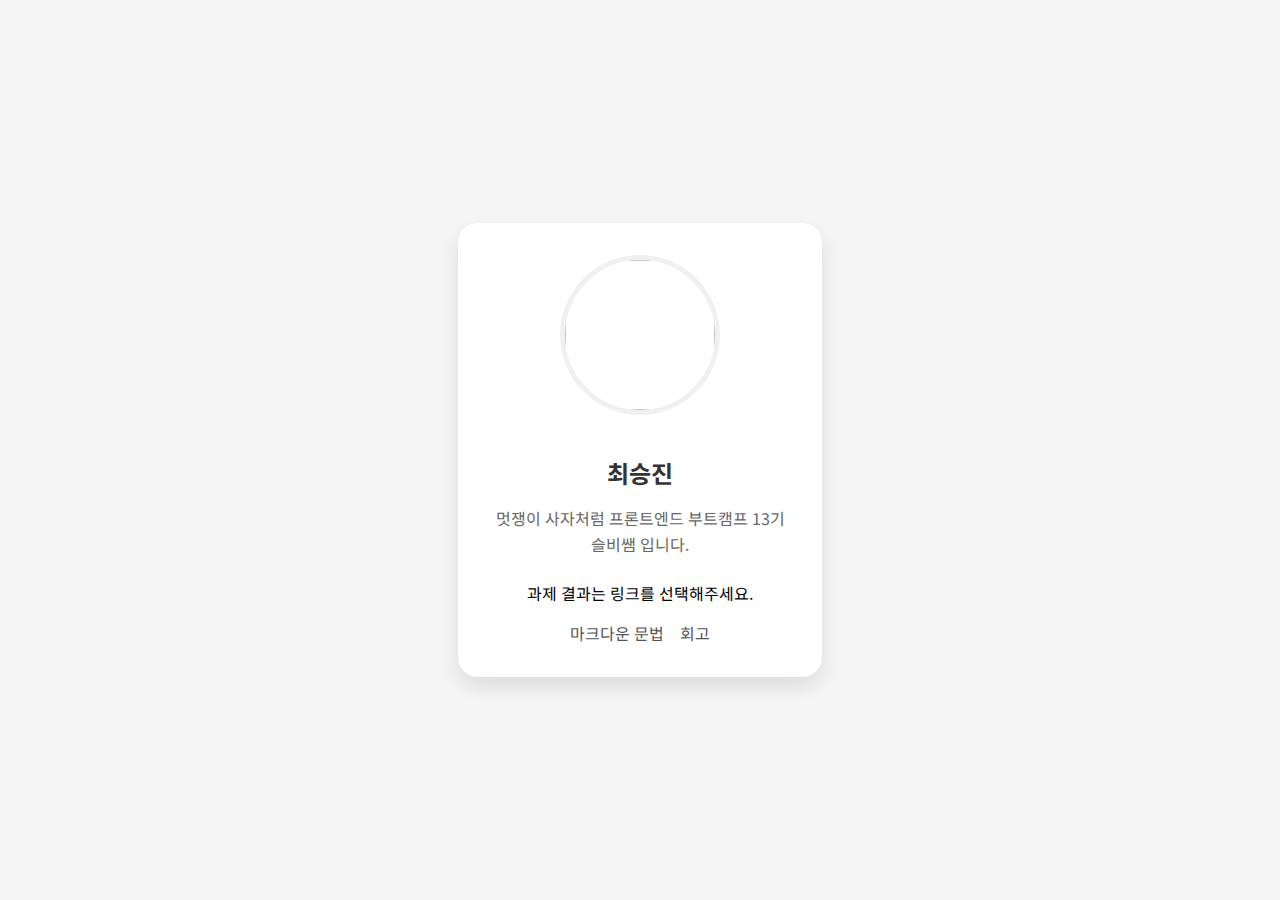
==== index.html @ 5c93af14 "프로필 이미지와 이름 수정" ====
<!doctype html>
<html lang="ko">
  <head>
    <meta charset="UTF-8" />
    <meta name="viewport" content="width=device-width, initial-scale=1.0" />
    <title>HTML/CSS 과제</title>
    <style>
      body {
        margin: 0;
        padding: 0;
        font-family: "Noto Sans KR", sans-serif;
        background-color: #f5f5f5;
        display: flex;
        justify-content: center;
        align-items: center;
        min-height: 100vh;
      }

      .profile-card {
        background: white;
        border-radius: 20px;
        box-shadow: 0 10px 20px rgba(0, 0, 0, 0.1);
        padding: 2rem;
        width: 300px;
        text-align: center;
      }

      .profile-image {
        width: 150px;
        height: 150px;
        border-radius: 50%;
        margin-bottom: 1.5rem;
        object-fit: cover;
        border: 5px solid #f0f0f0;
      }

      .name {
        font-size: 1.5rem;
        font-weight: bold;
        color: #333;
        margin-bottom: 0.5rem;
      }

      .bio {
        color: #666;
        line-height: 1.6;
        margin-bottom: 1.5rem;
      }

      .homework-links {
        display: flex;
        justify-content: center;
        gap: 1rem;
        margin: 0;
        padding: 0;
        list-style: none;
      }

      .homework-links a {
        color: #555;
        text-decoration: none;
        transition: color 0.3s ease;
      }

      .homework-links a:hover {
        color: #007bff;
      }
    </style>
    <link
      href="https://fonts.googleapis.com/css2?family=Noto+Sans+KR:wght@400;700&display=swap"
      rel="stylesheet"
    />
    <link
      rel="stylesheet"
      href="https://cdnjs.cloudflare.com/ajax/libs/font-awesome/5.15.4/css/all.min.css"
    />
  </head>
  <body>
    <div class="profile-card">
      <img
        src="./src/assets/images/"
        alt=""
        class="profile-image"
      />
      <h1 class="name">최승진</h1>
      <p class="bio">멋쟁이 사자처럼 프론트엔드 부트캠프 13기 슬비쌤 입니다.</p>
      <p>과제 결과는 링크를 선택해주세요.</p>
      <ul class="homework-links">
        <li><a href="./src/md/markdown.md">마크다운 문법</a></li>
        <li><a href="./src/md/retrospect.md">회고</a</li>
      </ul>
    </div>
  </body>
</html>
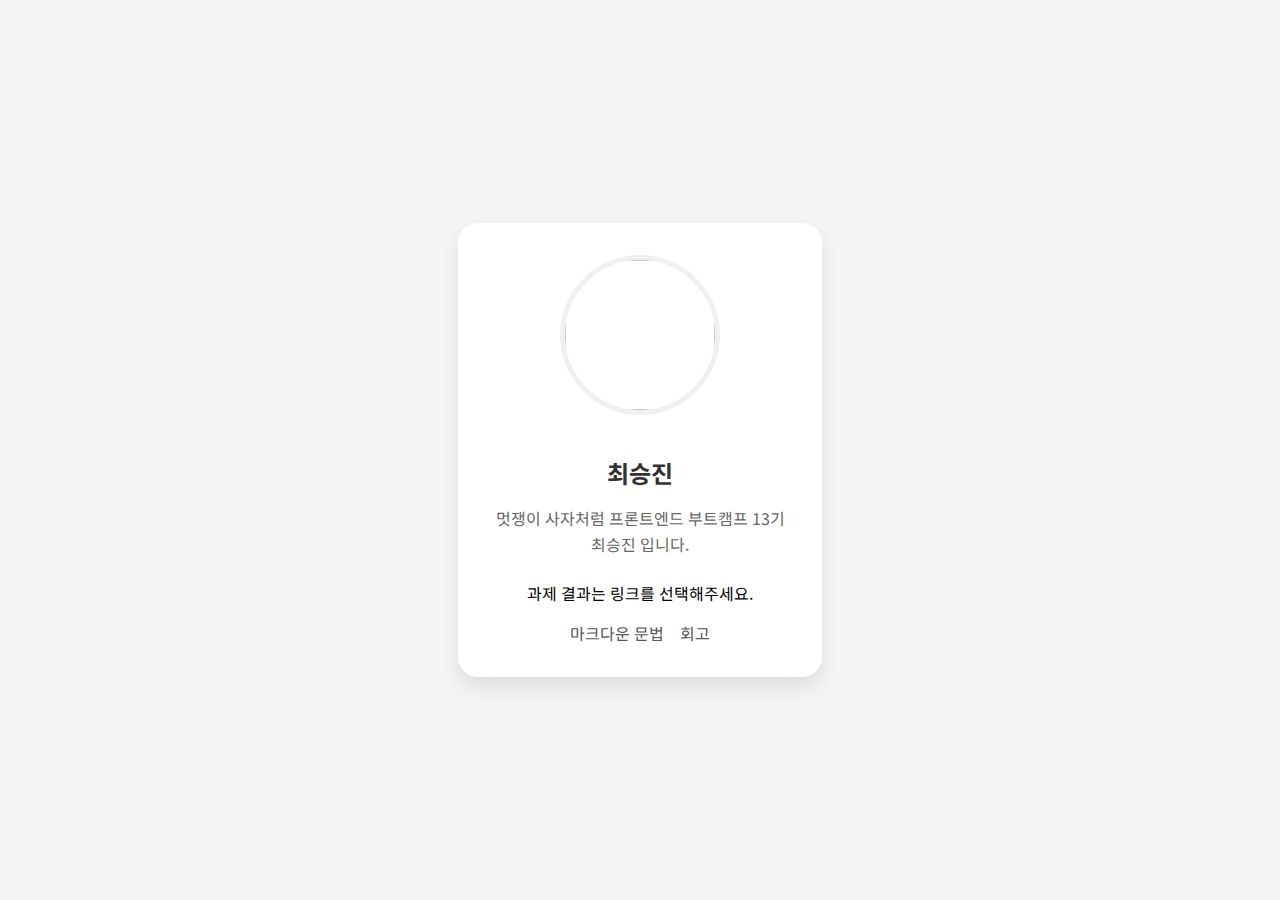
==== commit f5ff44a2: "이름 수정" ====
--- a/index.html
+++ b/index.html
@@ -83,7 +83,7 @@
         class="profile-image"
       />
       <h1 class="name">최승진</h1>
-      <p class="bio">멋쟁이 사자처럼 프론트엔드 부트캠프 13기 슬비쌤 입니다.</p>
+      <p class="bio">멋쟁이 사자처럼 프론트엔드 부트캠프 13기 최승진 입니다.</p>
       <p>과제 결과는 링크를 선택해주세요.</p>
       <ul class="homework-links">
         <li><a href="./src/md/markdown.md">마크다운 문법</a></li>
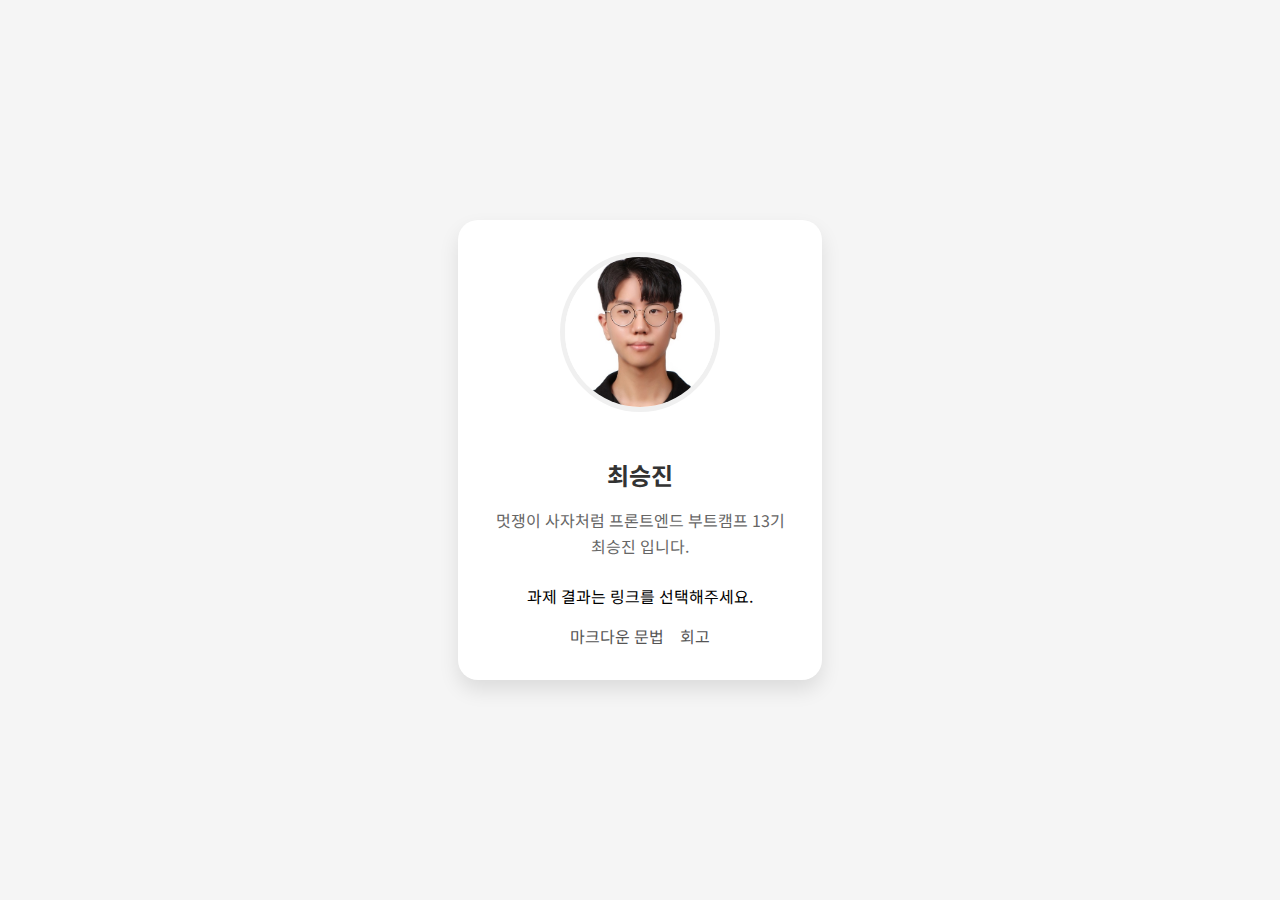
==== commit b1645c27: "과제 제출 최종본" ====
--- a/index.html
+++ b/index.html
@@ -78,7 +78,7 @@
   <body>
     <div class="profile-card">
       <img
-        src="./src/assets/images/"
+        src="./src/assets/images/seungjin.jpeg"
         alt=""
         class="profile-image"
       />
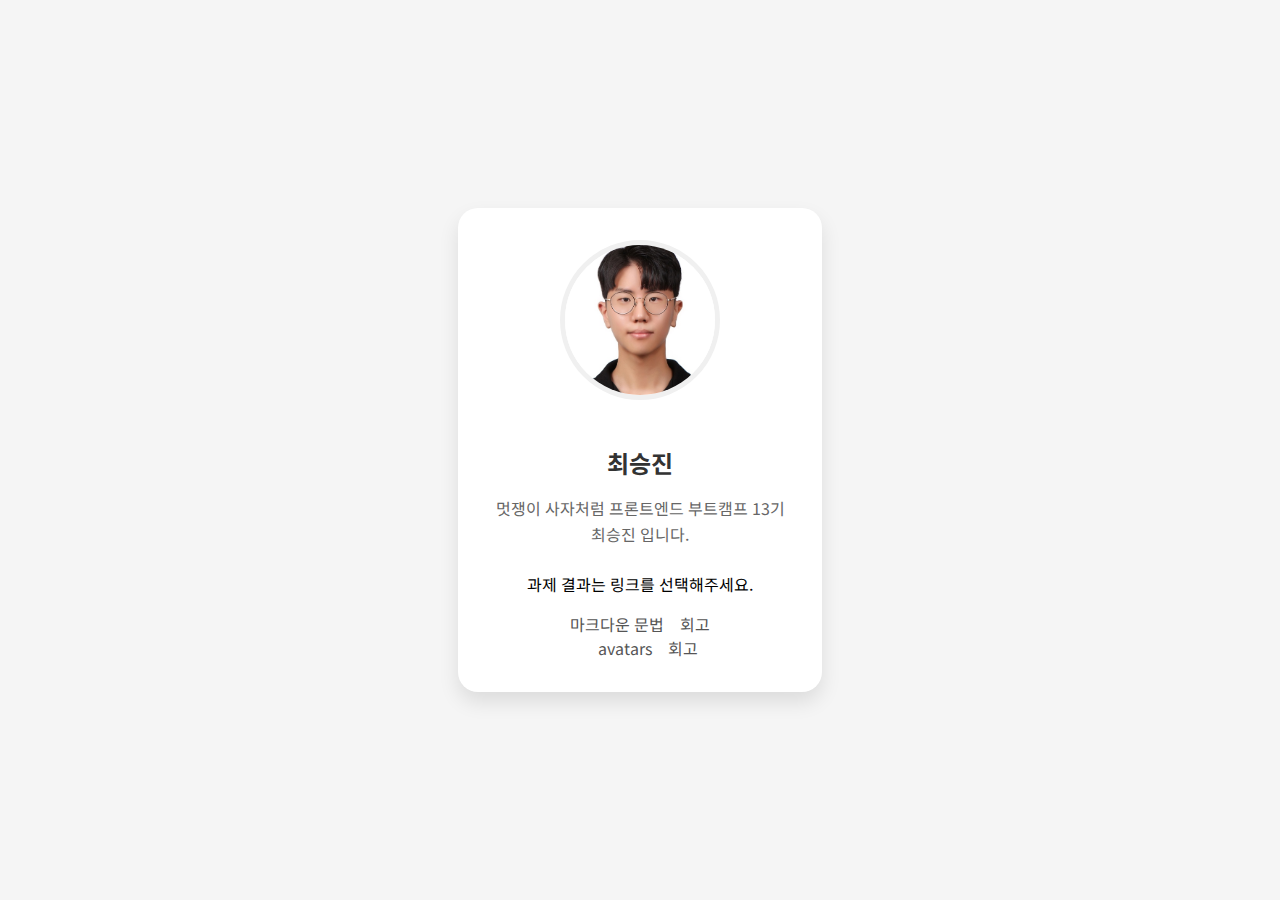
==== commit 48142451: "과제 제출" ====
--- a/index.html
+++ b/index.html
@@ -89,6 +89,10 @@
         <li><a href="./src/md/markdown.md">마크다운 문법</a></li>
         <li><a href="./src/md/retrospect.md">회고</a</li>
       </ul>
+      <ul class="homework-links">
+        <li><a href="./src/avatars/avatars.html">avatars</a></li>
+        <li><a href="./src/avatars/avatars.md">회고</a></li>
+      </ul>
     </div>
   </body>
 </html>
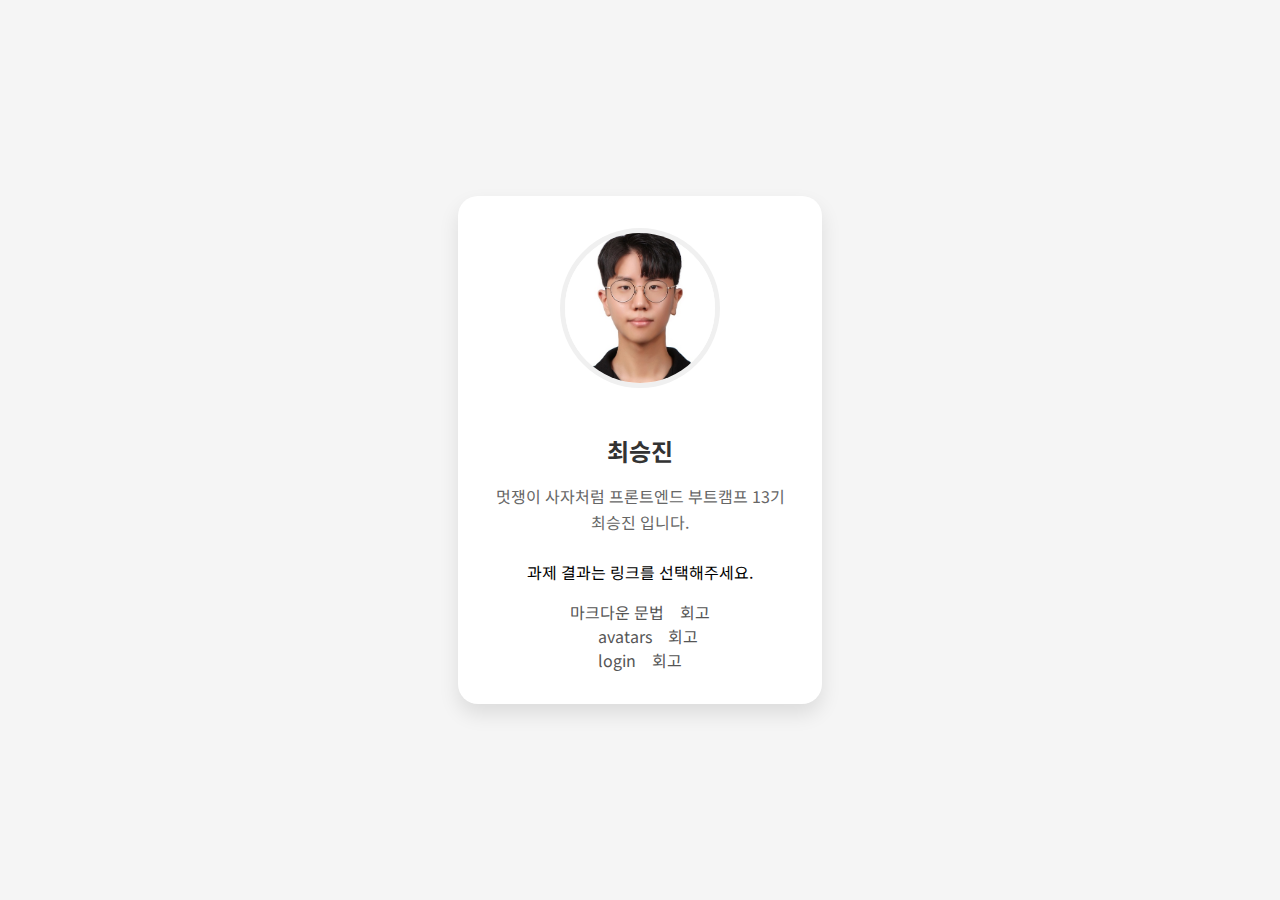
==== commit ad58eeee: "경로 수정" ====
--- a/index.html
+++ b/index.html
@@ -93,6 +93,10 @@
         <li><a href="./src/avatars/avatars.html">avatars</a></li>
         <li><a href="./src/avatars/avatars.md">회고</a></li>
       </ul>
+      <ul class="homework-links">
+        <li><a href="./src/login/login.html">login</a></li>
+        <li><a href="./src/login/login.md">회고</a></li>
+      </ul>
     </div>
   </body>
 </html>
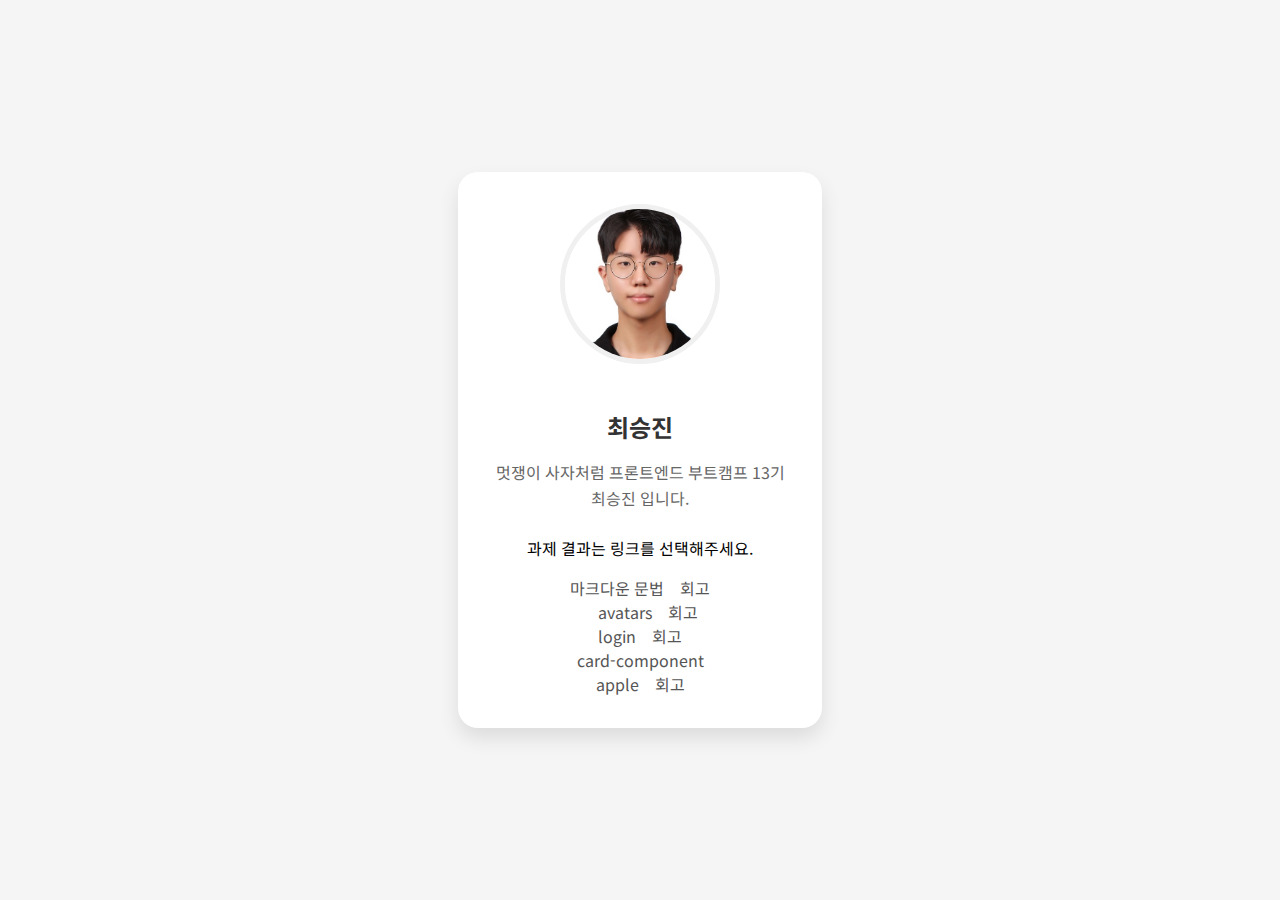
==== commit 9433f9bb: "apple 마크업 및 css" ====
--- a/index.html
+++ b/index.html
@@ -97,6 +97,13 @@
         <li><a href="./src/login/login.html">login</a></li>
         <li><a href="./src/login/login.md">회고</a></li>
       </ul>
+      <ul class="homework-links">
+        <li><a href="./src/apple/card-component.html">card-component</a></li>
+      </ul>
+      <ul class="homework-links">
+        <li><a href="./src/apple/apple.html">apple</a></li>
+        <li><a href="./src/apple/apple.md">회고</a></li>
+      </ul>
     </div>
   </body>
 </html>
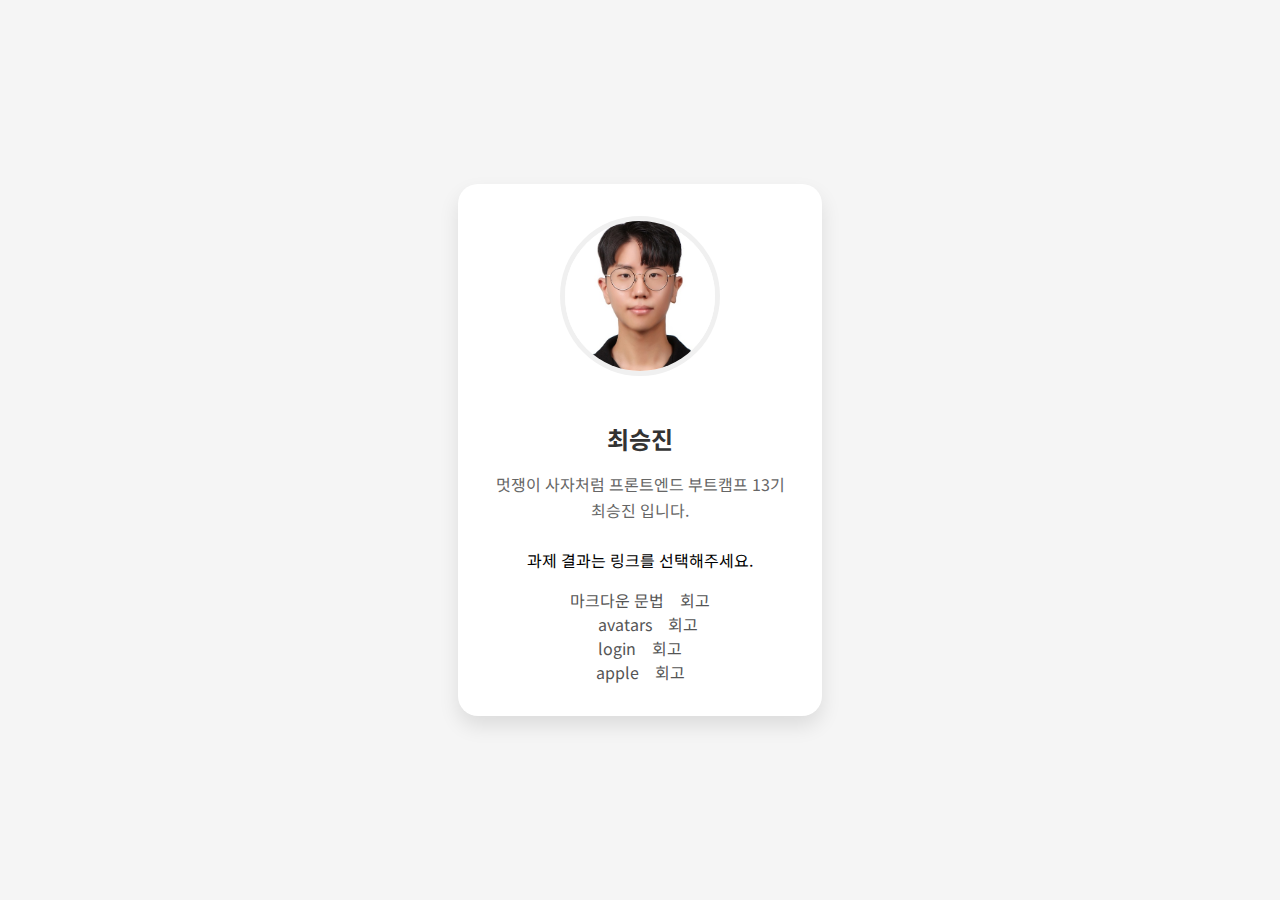
==== commit f8ae21a2: "apple 마크업 및 css 3차 수정" ====
--- a/index.html
+++ b/index.html
@@ -98,9 +98,6 @@
         <li><a href="./src/login/login.md">회고</a></li>
       </ul>
       <ul class="homework-links">
-        <li><a href="./src/apple/card-component.html">card-component</a></li>
-      </ul>
-      <ul class="homework-links">
         <li><a href="./src/apple/apple.html">apple</a></li>
         <li><a href="./src/apple/apple.md">회고</a></li>
       </ul>
